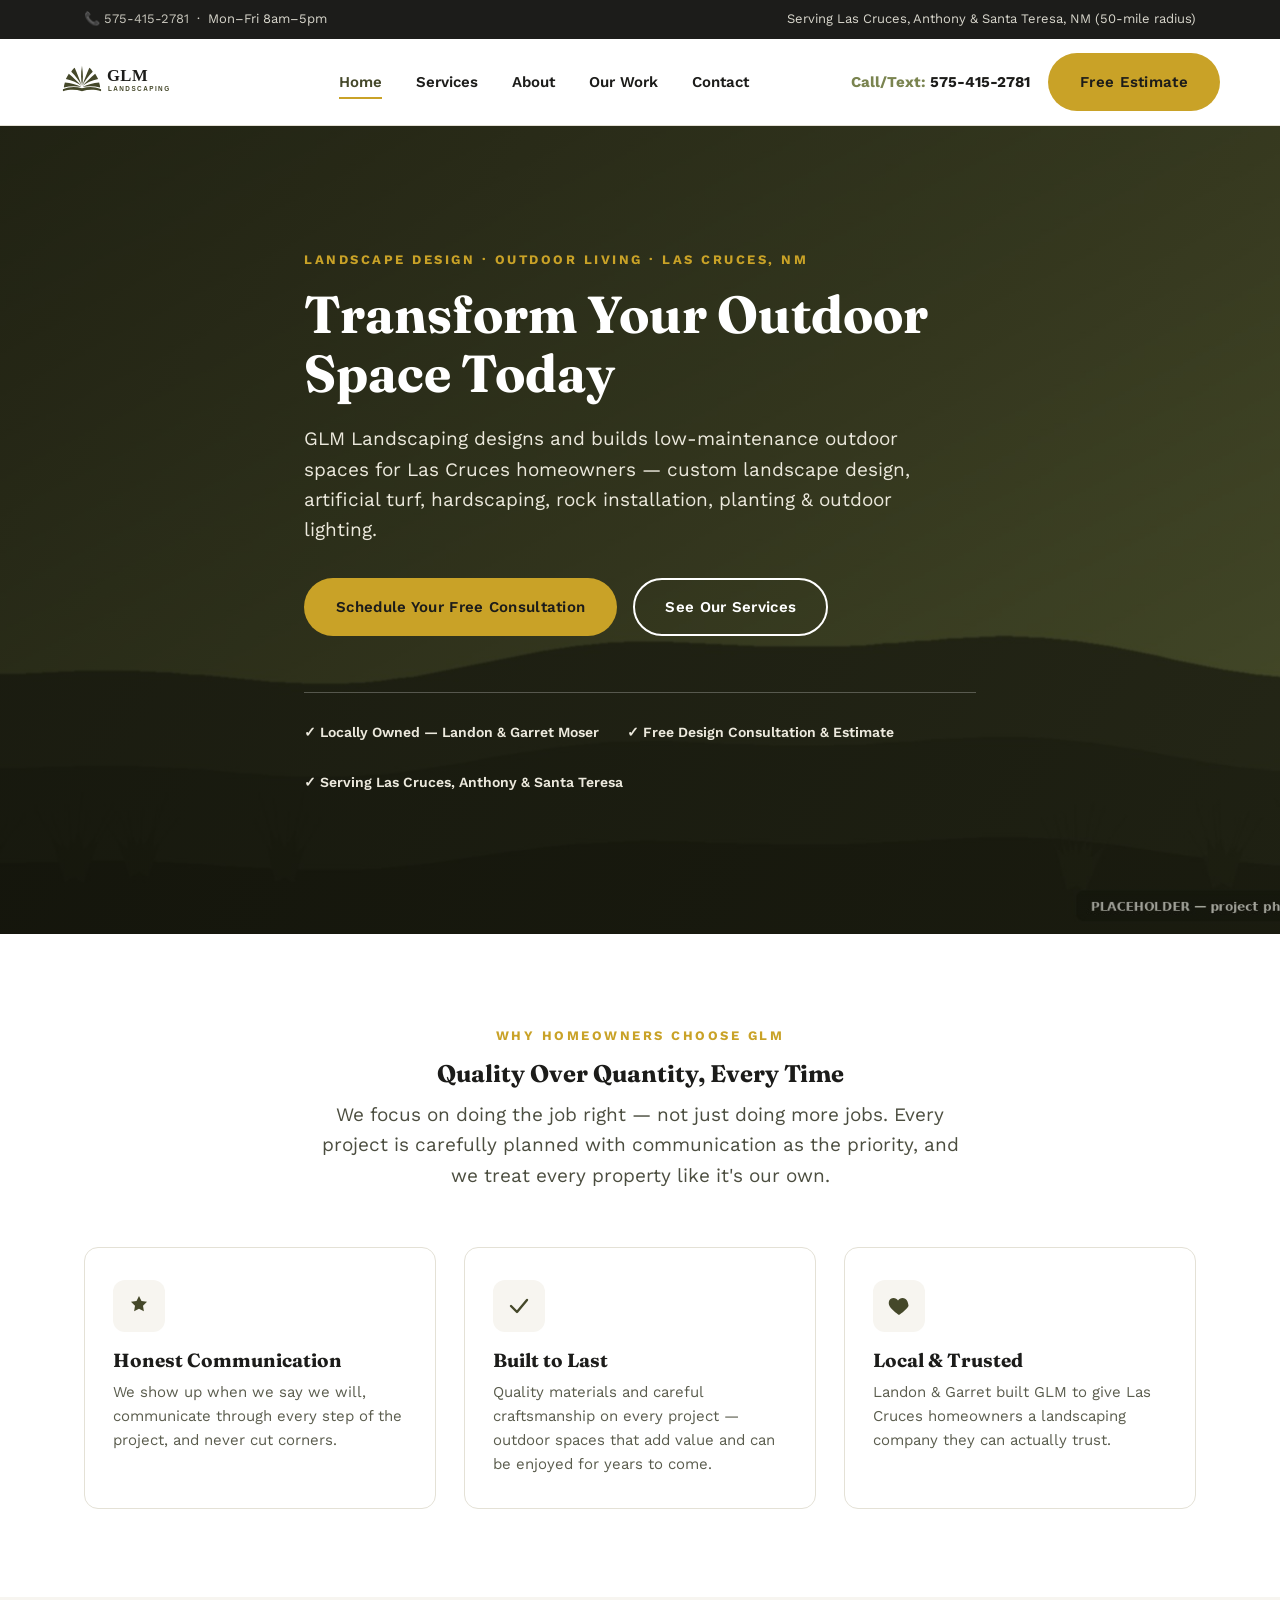
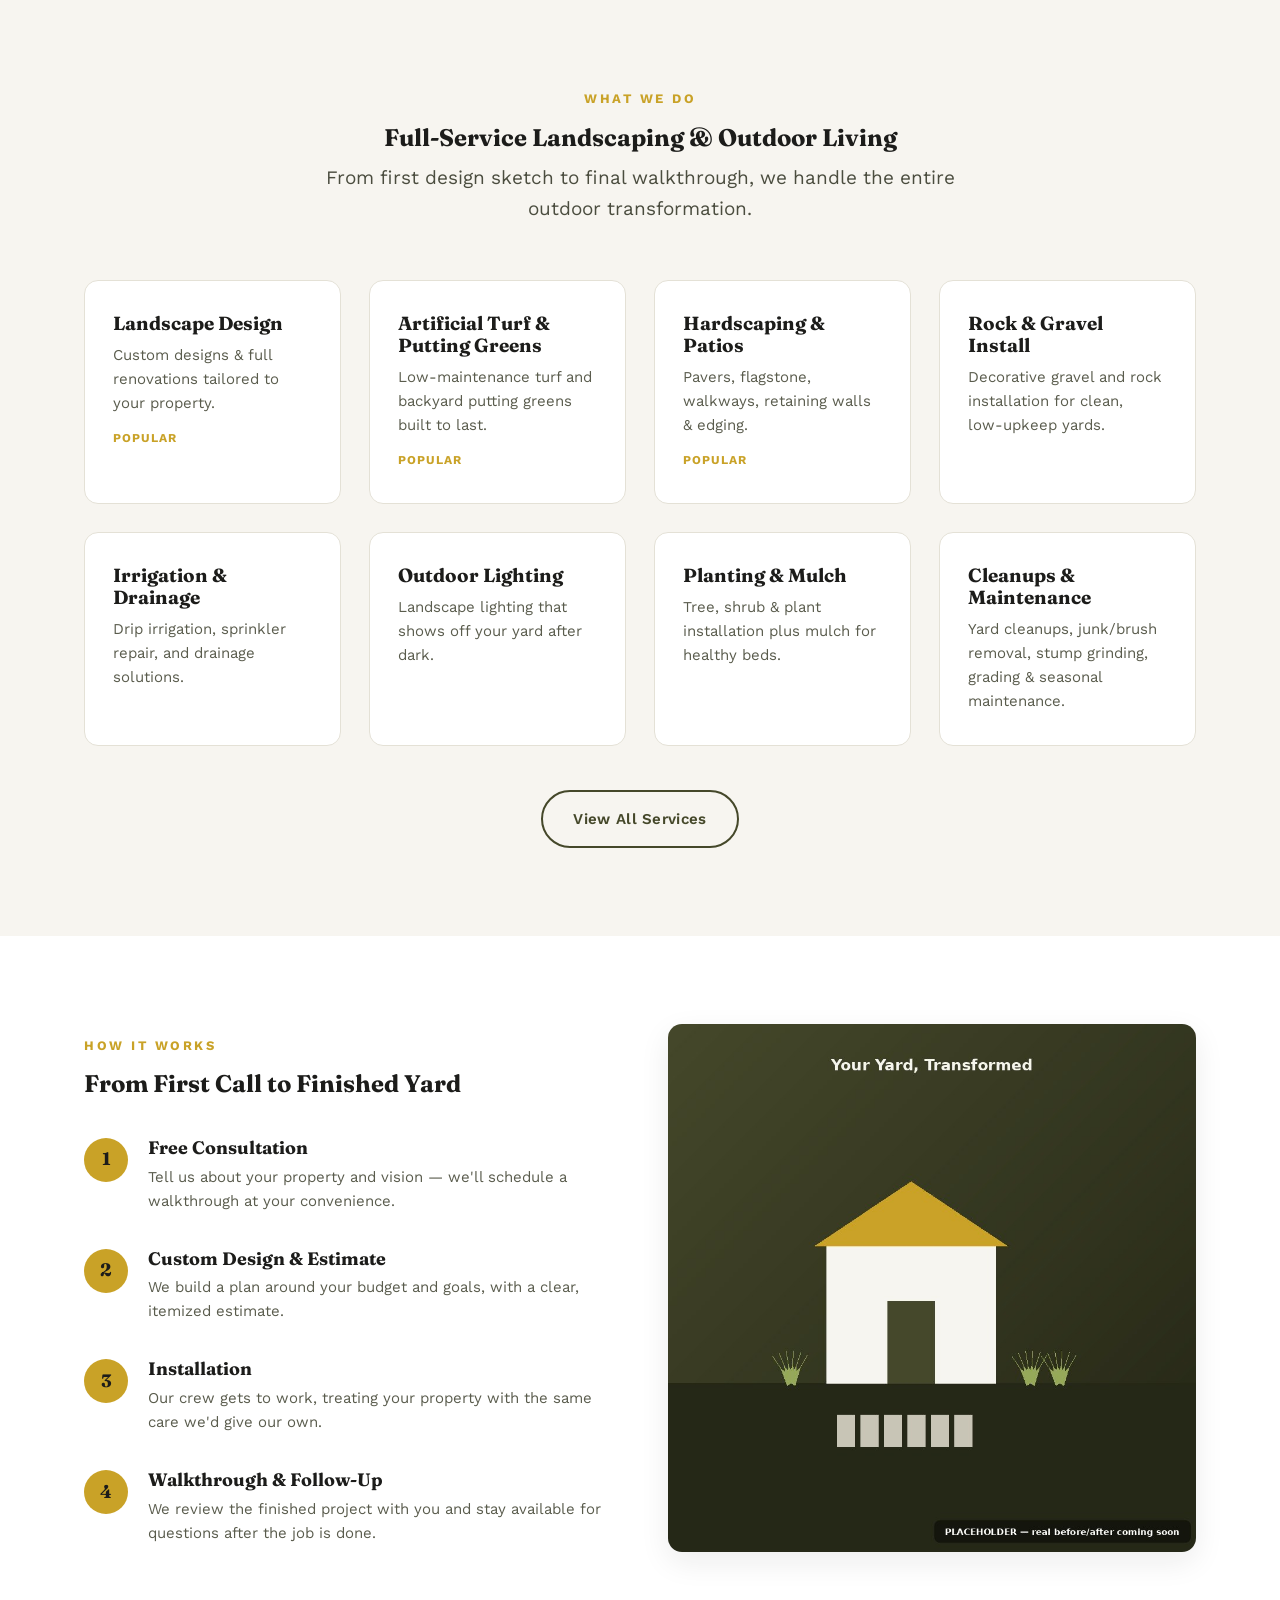
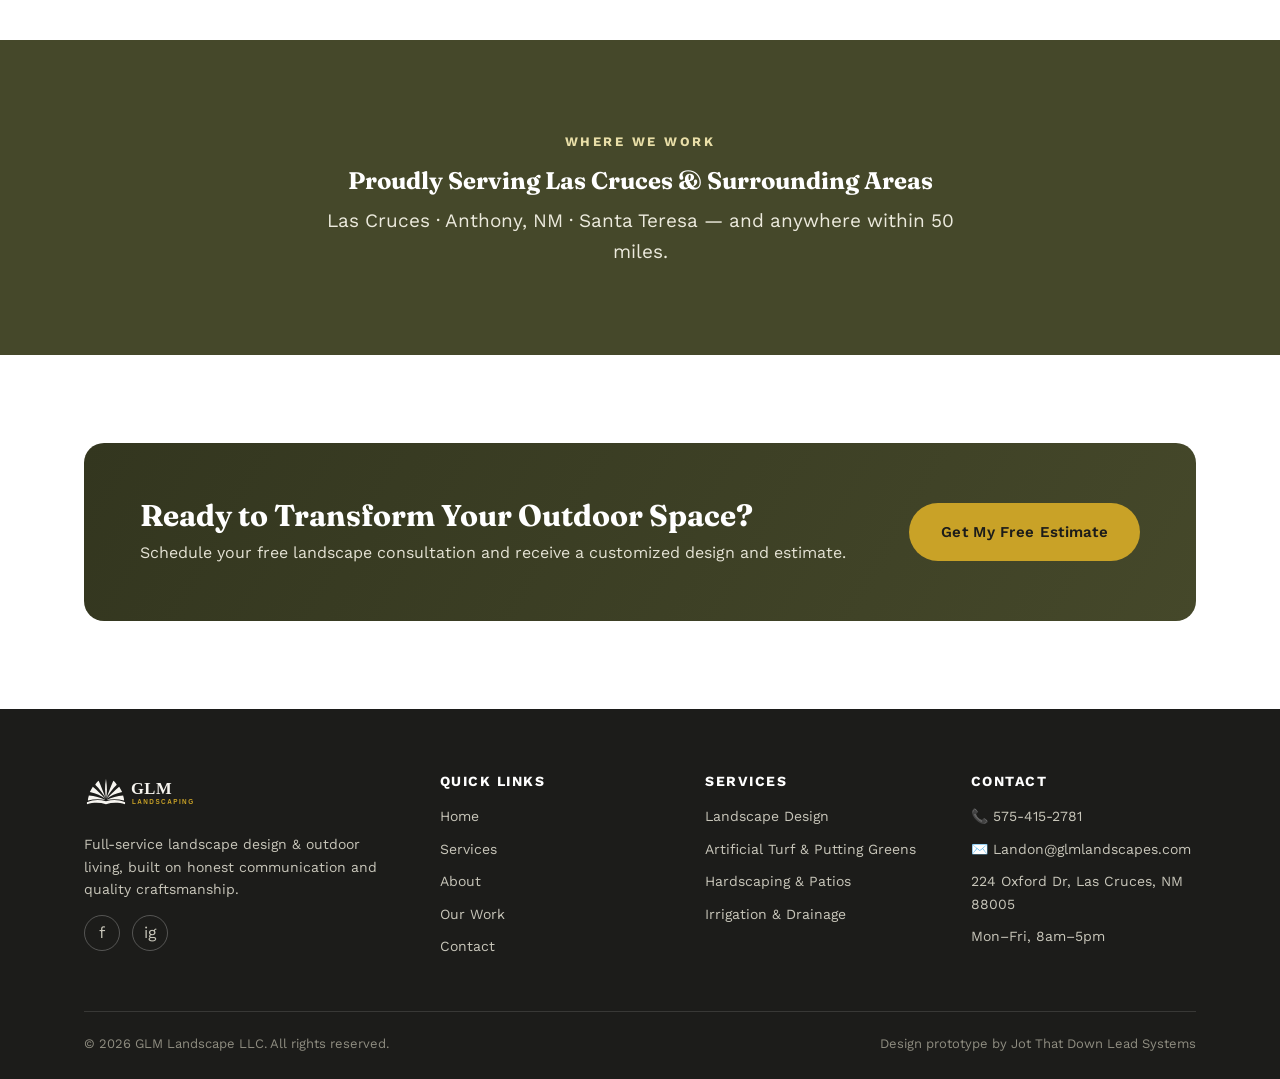
==== index.html @ fdec4d7b "Add files via upload" ====
<!DOCTYPE html>
<html lang="en">
<head>
<meta charset="UTF-8">
<meta name="viewport" content="width=device-width, initial-scale=1.0">
<title>GLM Landscaping | Las Cruces, NM Landscape Design &amp; Outdoor Living</title>
<meta name="description" content="GLM Landscaping designs and builds low-maintenance outdoor spaces in Las Cruces, Anthony &amp; Santa Teresa, NM — landscape design, artificial turf, putting greens, hardscaping, patios &amp; more. Free consultation.">
<link rel="icon" href="assets/favicon.png">
<link rel="preconnect" href="https://fonts.googleapis.com">
<link href="https://fonts.googleapis.com/css2?family=Fraunces:wght@600;700&family=Work+Sans:wght@400;500;600;700&display=swap" rel="stylesheet">
<link rel="stylesheet" href="assets/styles.css">
</head>
<body>

<div class="topbar">
  <div class="container">
    <div>📞 <a href="tel:5754152781">575-415-2781</a> &nbsp;·&nbsp; Mon–Fri 8am–5pm</div>
    <div>Serving Las Cruces, Anthony &amp; Santa Teresa, NM (50‑mile radius)</div>
  </div>
</div>

<header class="site-header">
  <div class="container nav-row">
    <a href="index.html" class="logo-link"><img src="assets/logo_header.svg" alt="GLM Landscaping logo"></a>
    <nav class="main-nav">
      <ul>
        <li><a href="index.html" class="active">Home</a></li>
        <li><a href="services.html">Services</a></li>
        <li><a href="about.html">About</a></li>
        <li><a href="gallery.html">Our Work</a></li>
        <li><a href="contact.html">Contact</a></li>
      </ul>
    </nav>
    <div class="nav-actions">
      <div class="nav-phone"><span>Call/Text:</span> 575-415-2781</div>
      <a href="contact.html" class="btn btn-gold">Free Estimate</a>
      <button class="menu-toggle" aria-label="Menu">☰</button>
    </div>
  </div>
</header>

<!-- HERO -->
<section class="hero">
  <div class="container">
    <span class="eyebrow">Landscape Design · Outdoor Living · Las Cruces, NM</span>
    <h1>Transform Your Outdoor Space Today</h1>
    <p class="lead">GLM Landscaping designs and builds low‑maintenance outdoor spaces for Las Cruces homeowners — custom landscape design, artificial turf, hardscaping, rock installation, planting &amp; outdoor lighting.</p>
    <div class="hero-actions">
      <a href="contact.html" class="btn btn-gold">Schedule Your Free Consultation</a>
      <a href="services.html" class="btn btn-outline">See Our Services</a>
    </div>
    <div class="hero-trust">
      <div>✓ Locally Owned — Landon &amp; Garret Moser</div>
      <div>✓ Free Design Consultation &amp; Estimate</div>
      <div>✓ Serving Las Cruces, Anthony &amp; Santa Teresa</div>
    </div>
  </div>
</section>

<!-- INTRO / VALUE PROPS -->
<section>
  <div class="container">
    <div class="center" style="max-width:700px;margin:0 auto 56px;">
      <span class="eyebrow">Why Homeowners Choose GLM</span>
      <h2>Quality Over Quantity, Every Time</h2>
      <p class="lead">We focus on doing the job right — not just doing more jobs. Every project is carefully planned with communication as the priority, and we treat every property like it's our own.</p>
    </div>
    <div class="grid grid-3">
      <div class="card">
        <div class="icon-wrap">
          <svg width="24" height="24" viewBox="0 0 24 24" fill="none"><path d="M12 2l2.5 5 5.5.8-4 3.9.9 5.5L12 14.8 7.1 17.2l.9-5.5-4-3.9 5.5-.8L12 2z" fill="currentColor"/></svg>
        </div>
        <h3>Honest Communication</h3>
        <p>We show up when we say we will, communicate through every step of the project, and never cut corners.</p>
      </div>
      <div class="card">
        <div class="icon-wrap">
          <svg width="24" height="24" viewBox="0 0 24 24" fill="none"><path d="M4 12l6 6L20 6" stroke="currentColor" stroke-width="2.4" stroke-linecap="round" stroke-linejoin="round"/></svg>
        </div>
        <h3>Built to Last</h3>
        <p>Quality materials and careful craftsmanship on every project — outdoor spaces that add value and can be enjoyed for years to come.</p>
      </div>
      <div class="card">
        <div class="icon-wrap">
          <svg width="24" height="24" viewBox="0 0 24 24" fill="none"><path d="M12 21s-7-4.6-9.5-9C.7 8.2 2.4 4 6.5 4c2 0 3.5 1.2 4.5 2.6C12 5.2 13.5 4 15.5 4 19.6 4 21.3 8.2 21.5 12c-2.5 4.4-9.5 9-9.5 9z" fill="currentColor"/></svg>
        </div>
        <h3>Local &amp; Trusted</h3>
        <p>Landon &amp; Garret built GLM to give Las Cruces homeowners a landscaping company they can actually trust.</p>
      </div>
    </div>
  </div>
</section>

<!-- SERVICES OVERVIEW -->
<section class="section-cream">
  <div class="container">
    <div class="center" style="max-width:700px;margin:0 auto 56px;">
      <span class="eyebrow">What We Do</span>
      <h2>Full-Service Landscaping &amp; Outdoor Living</h2>
      <p class="lead">From first design sketch to final walkthrough, we handle the entire outdoor transformation.</p>
    </div>
    <div class="grid grid-4">
      <div class="card">
        <h3>Landscape Design</h3>
        <p>Custom designs &amp; full renovations tailored to your property.</p>
        <span class="tag">Popular</span>
      </div>
      <div class="card">
        <h3>Artificial Turf &amp; Putting Greens</h3>
        <p>Low‑maintenance turf and backyard putting greens built to last.</p>
        <span class="tag">Popular</span>
      </div>
      <div class="card">
        <h3>Hardscaping &amp; Patios</h3>
        <p>Pavers, flagstone, walkways, retaining walls &amp; edging.</p>
        <span class="tag">Popular</span>
      </div>
      <div class="card">
        <h3>Rock &amp; Gravel Install</h3>
        <p>Decorative gravel and rock installation for clean, low‑upkeep yards.</p>
      </div>
      <div class="card">
        <h3>Irrigation &amp; Drainage</h3>
        <p>Drip irrigation, sprinkler repair, and drainage solutions.</p>
      </div>
      <div class="card">
        <h3>Outdoor Lighting</h3>
        <p>Landscape lighting that shows off your yard after dark.</p>
      </div>
      <div class="card">
        <h3>Planting &amp; Mulch</h3>
        <p>Tree, shrub &amp; plant installation plus mulch for healthy beds.</p>
      </div>
      <div class="card">
        <h3>Cleanups &amp; Maintenance</h3>
        <p>Yard cleanups, junk/brush removal, stump grinding, grading &amp; seasonal maintenance.</p>
      </div>
    </div>
    <div class="center" style="margin-top:44px;">
      <a href="services.html" class="btn btn-outline-dark">View All Services</a>
    </div>
  </div>
</section>

<!-- PROCESS -->
<section>
  <div class="container two-col">
    <div>
      <span class="eyebrow">How It Works</span>
      <h2>From First Call to Finished Yard</h2>
      <div class="steps" style="margin-top:40px;">
        <div class="step">
          <h3>Free Consultation</h3>
          <p>Tell us about your property and vision — we'll schedule a walkthrough at your convenience.</p>
        </div>
        <div class="step">
          <h3>Custom Design &amp; Estimate</h3>
          <p>We build a plan around your budget and goals, with a clear, itemized estimate.</p>
        </div>
        <div class="step">
          <h3>Installation</h3>
          <p>Our crew gets to work, treating your property with the same care we'd give our own.</p>
        </div>
        <div class="step">
          <h3>Walkthrough &amp; Follow-Up</h3>
          <p>We review the finished project with you and stay available for questions after the job is done.</p>
        </div>
      </div>
    </div>
    <div class="img-frame"><img src="assets/img/process.jpg" alt="Illustration placeholder — real project photos coming soon"></div>
  </div>
</section>

<!-- SERVICE AREA -->
<section class="section-green">
  <div class="container center">
    <span class="eyebrow" style="color:#e9dfa8;">Where We Work</span>
    <h2>Proudly Serving Las Cruces &amp; Surrounding Areas</h2>
    <p class="lead" style="color:#eceadd;margin:0 auto;">Las Cruces · Anthony, NM · Santa Teresa — and anywhere within 50 miles.</p>
  </div>
</section>

<!-- CTA -->
<section>
  <div class="container">
    <div class="cta-band">
      <div>
        <h2>Ready to Transform Your Outdoor Space?</h2>
        <p>Schedule your free landscape consultation and receive a customized design and estimate.</p>
      </div>
      <a href="contact.html" class="btn btn-gold">Get My Free Estimate</a>
    </div>
  </div>
</section>

<!-- FOOTER -->
<footer class="site-footer">
  <div class="container">
    <div class="footer-grid">
      <div>
        <img src="assets/logo_header_light.svg" alt="GLM Landscaping" style="height:44px;margin-bottom:16px;">
        <p style="font-size:14px;">Full-service landscape design &amp; outdoor living, built on honest communication and quality craftsmanship.</p>
        <div class="social-row">
          <a href="#" aria-label="Facebook">f</a>
          <a href="#" aria-label="Instagram">ig</a>
        </div>
      </div>
      <div>
        <h4>Quick Links</h4>
        <ul>
          <li><a href="index.html">Home</a></li>
          <li><a href="services.html">Services</a></li>
          <li><a href="about.html">About</a></li>
          <li><a href="gallery.html">Our Work</a></li>
          <li><a href="contact.html">Contact</a></li>
        </ul>
      </div>
      <div>
        <h4>Services</h4>
        <ul>
          <li><a href="services.html">Landscape Design</a></li>
          <li><a href="services.html">Artificial Turf &amp; Putting Greens</a></li>
          <li><a href="services.html">Hardscaping &amp; Patios</a></li>
          <li><a href="services.html">Irrigation &amp; Drainage</a></li>
        </ul>
      </div>
      <div>
        <h4>Contact</h4>
        <ul>
          <li>📞 <a href="tel:5754152781">575-415-2781</a></li>
          <li>✉️ <a href="mailto:Landon@glmlandscapes.com">Landon@glmlandscapes.com</a></li>
          <li>224 Oxford Dr, Las Cruces, NM 88005</li>
          <li>Mon–Fri, 8am–5pm</li>
        </ul>
      </div>
    </div>
    <div class="footer-bottom">
      <div>© 2026 GLM Landscape LLC. All rights reserved.</div>
      <div>Design prototype by Jot That Down Lead Systems</div>
    </div>
  </div>
</footer>

<script src="assets/main.js"></script>
</body>
</html>
---- assets/styles.css ----
/* ===========================================================
   GLM Landscaping — Site Stylesheet
   Palette pulled from supplied logo assets:
   Olive Green #45482A | Sage #7A8450 | Charcoal #1C1C1A
   Cream #F7F5F0 | Gold Accent #C9A227
   Built as simple, GHL/Hexona-friendly modular sections.
   =========================================================== */

:root{
  --green: #45482A;
  --green-dark: #33361f;
  --sage: #7A8450;
  --charcoal: #1C1C1A;
  --cream: #F7F5F0;
  --white: #FFFFFF;
  --gold: #C9A227;
  --line: #E4E1D6;
  --radius: 14px;
  --shadow: 0 10px 30px rgba(28,28,26,0.08);
  --shadow-lg: 0 20px 50px rgba(28,28,26,0.14);
}

*{box-sizing:border-box;}
html{scroll-behavior:smooth;}
body{
  margin:0;
  font-family:'Work Sans', Arial, sans-serif;
  color:var(--charcoal);
  background:var(--white);
  line-height:1.6;
}
h1,h2,h3,h4{
  font-family:'Fraunces', Georgia, serif;
  font-weight:700;
  line-height:1.15;
  margin:0 0 .5em;
  color:var(--charcoal);
}
p{margin:0 0 1em;}
a{color:inherit;text-decoration:none;}
img{max-width:100%;display:block;}
.container{max-width:1160px;margin:0 auto;padding:0 24px;}
section{padding:88px 0;}
.eyebrow{
  display:inline-block;
  font-size:13px;
  font-weight:700;
  letter-spacing:2.5px;
  text-transform:uppercase;
  color:var(--gold);
  margin-bottom:14px;
}
.center{text-align:center;}
.lead{font-size:19px;color:#4b4d3f;max-width:640px;}
.center .lead{margin-left:auto;margin-right:auto;}

/* ---------- Buttons ---------- */
.btn{
  display:inline-flex;
  align-items:center;
  gap:8px;
  padding:15px 30px;
  border-radius:999px;
  font-weight:600;
  font-size:15px;
  letter-spacing:.3px;
  cursor:pointer;
  border:2px solid transparent;
  transition:transform .15s ease, box-shadow .15s ease, background .15s ease;
}
.btn:hover{transform:translateY(-2px);}
.btn-gold{background:var(--gold);color:var(--charcoal);}
.btn-gold:hover{box-shadow:0 10px 24px rgba(201,162,39,.35);}
.btn-outline{border-color:var(--white);color:var(--white);}
.btn-outline:hover{background:var(--white);color:var(--green-dark);}
.btn-outline-dark{border-color:var(--green);color:var(--green);}
.btn-outline-dark:hover{background:var(--green);color:var(--white);}

/* ---------- Top utility bar ---------- */
.topbar{
  background:var(--charcoal);
  color:#d9d7cd;
  font-size:13px;
}
.topbar .container{
  display:flex;justify-content:space-between;align-items:center;
  padding-top:9px;padding-bottom:9px;
  flex-wrap:wrap; gap:6px;
}
.topbar a{opacity:.9;}
.topbar a:hover{opacity:1;color:var(--gold);}

/* ---------- Header / Nav ---------- */
header.site-header{
  background:var(--white);
  border-bottom:1px solid var(--line);
  position:sticky;top:0;z-index:50;
}
.nav-row{
  display:flex;align-items:center;justify-content:space-between;
  padding:14px 0;
}
.logo-link img{height:44px;width:auto;}
nav.main-nav ul{
  display:flex;gap:34px;list-style:none;margin:0;padding:0;
}
nav.main-nav a{
  font-weight:600;font-size:15px;color:var(--charcoal);
  padding:6px 0;border-bottom:2px solid transparent;
}
nav.main-nav a:hover, nav.main-nav a.active{border-color:var(--gold);color:var(--green);}
.nav-actions{display:flex;align-items:center;gap:18px;}
.nav-phone{font-weight:700;font-size:15px;}
.nav-phone span{color:var(--sage);}
.menu-toggle{display:none;background:none;border:none;font-size:26px;cursor:pointer;color:var(--charcoal);}

@media(max-width:900px){
  nav.main-nav{
    display:none;
    position:absolute;top:100%;left:0;right:0;
    background:var(--white);border-bottom:1px solid var(--line);
    box-shadow:var(--shadow);
  }
  nav.main-nav.open{display:block;}
  nav.main-nav ul{flex-direction:column;gap:0;padding:10px 24px 20px;}
  nav.main-nav li{border-top:1px solid var(--line);}
  nav.main-nav a{display:block;padding:14px 0;}
  .nav-phone{display:none;}
  .menu-toggle{display:block;}
}

/* ---------- Hero ---------- */
.hero{
  position:relative;
  background:
    linear-gradient(120deg, rgba(20,21,12,.68), rgba(40,42,24,.42)),
    url('img/hero_bg.jpg');
  background-size:cover;
  background-position:center;
  color:var(--white);
  padding:120px 0 140px;
  overflow:hidden;
}
.hero .container{position:relative;z-index:2;max-width:720px;}
.hero h1{color:var(--white);font-size:52px;margin-bottom:20px;}
.hero p.lead{color:#ece9dd;}
.hero-actions{display:flex;gap:16px;flex-wrap:wrap;margin-top:32px;}
.hero-trust{
  display:flex;gap:28px;flex-wrap:wrap;margin-top:56px;
  border-top:1px solid rgba(255,255,255,.25);padding-top:28px;
}
.hero-trust div{font-size:14px;font-weight:600;color:#ece9dd;display:flex;align-items:center;gap:8px;}
.hero-trust svg{flex-shrink:0;}

/* smaller page hero for inner pages */
.page-hero{
  background:linear-gradient(120deg, var(--charcoal), var(--green));
  color:var(--white);
  padding:74px 0;
  text-align:center;
}
.page-hero h1{color:var(--white);margin-bottom:10px;}
.page-hero p{color:#dedbcd;max-width:560px;margin:0 auto;}
.breadcrumb{font-size:13px;color:var(--gold);letter-spacing:1.5px;text-transform:uppercase;font-weight:700;margin-bottom:14px;}

/* ---------- Cards / grids ---------- */
.grid{display:grid;gap:28px;}
.grid-3{grid-template-columns:repeat(3,1fr);}
.grid-4{grid-template-columns:repeat(4,1fr);}
.grid-2{grid-template-columns:repeat(2,1fr);}
@media(max-width:900px){.grid-3,.grid-4{grid-template-columns:repeat(2,1fr);}}
@media(max-width:600px){.grid-3,.grid-4,.grid-2{grid-template-columns:1fr;}}

.card{
  background:var(--white);
  border:1px solid var(--line);
  border-radius:var(--radius);
  padding:32px 28px;
  transition:box-shadow .2s ease, transform .2s ease;
}
.card:hover{box-shadow:var(--shadow-lg);transform:translateY(-4px);}
.card .icon-wrap{
  width:52px;height:52px;border-radius:12px;
  background:var(--cream);
  display:flex;align-items:center;justify-content:center;
  margin-bottom:18px;color:var(--green);
}
.card h3{font-size:19px;margin-bottom:8px;}
.card p{font-size:15px;color:#5a5c4d;margin-bottom:0;}
.card .tag{
  display:inline-block;margin-top:14px;font-size:12px;font-weight:700;
  color:var(--gold);letter-spacing:1px;text-transform:uppercase;
}

/* ---------- Alt background sections ---------- */
.section-cream{background:var(--cream);}
.section-dark{background:var(--charcoal);color:#efeee6;}
.section-dark h2{color:var(--white);}
.section-dark .lead{color:#c9c8bc;}
.section-green{background:var(--green);color:var(--white);}
.section-green h2{color:var(--white);}

/* ---------- Process steps ---------- */
.steps{counter-reset:step;}
.step{position:relative;padding-left:64px;margin-bottom:36px;}
.step:last-child{margin-bottom:0;}
.step::before{
  counter-increment:step;content:counter(step);
  position:absolute;left:0;top:0;
  width:44px;height:44px;border-radius:50%;
  background:var(--gold);color:var(--charcoal);
  font-family:'Fraunces',serif;font-weight:700;font-size:18px;
  display:flex;align-items:center;justify-content:center;
}
.step h3{margin-bottom:6px;font-size:18px;}
.step p{color:#5a5c4d;margin:0;font-size:15px;}

/* ---------- CTA band ---------- */
.cta-band{
  background:linear-gradient(120deg, var(--green-dark), var(--green));
  color:var(--white);
  border-radius:20px;
  padding:56px;
  display:flex;justify-content:space-between;align-items:center;flex-wrap:wrap;gap:24px;
}
.cta-band h2{color:var(--white);margin-bottom:6px;font-size:30px;}
.cta-band p{color:#e4e2d4;margin:0;}

/* ---------- Forms (styled to mirror a GHL form embed) ---------- */
.form-card{
  background:var(--white);
  border:1px solid var(--line);
  border-radius:var(--radius);
  padding:36px;
  box-shadow:var(--shadow);
}
.form-embed-note{
  border:1px dashed var(--sage);
  background:var(--cream);
  border-radius:10px;
  padding:10px 14px;
  font-size:13px;
  color:var(--green-dark);
  margin-bottom:22px;
}
.field{margin-bottom:18px;}
.field label{display:block;font-size:13px;font-weight:700;margin-bottom:6px;color:var(--charcoal);}
.field input, .field select, .field textarea{
  width:100%;padding:13px 14px;border:1px solid var(--line);border-radius:8px;
  font-family:inherit;font-size:15px;background:var(--white);
}
.field input:focus, .field textarea:focus, .field select:focus{outline:2px solid var(--sage);}

/* ---------- Footer ---------- */
footer.site-footer{background:var(--charcoal);color:#c8c6ba;padding:64px 0 24px;}
.footer-grid{display:grid;grid-template-columns:1.4fr 1fr 1fr 1fr;gap:40px;margin-bottom:44px;}
@media(max-width:900px){.footer-grid{grid-template-columns:1fr 1fr;}}
@media(max-width:600px){.footer-grid{grid-template-columns:1fr;}}
footer h4{color:var(--white);font-family:'Work Sans',sans-serif;font-size:14px;text-transform:uppercase;letter-spacing:1.5px;margin-bottom:16px;}
footer ul{list-style:none;margin:0;padding:0;}
footer li{margin-bottom:10px;font-size:14px;}
footer a:hover{color:var(--gold);}
.footer-bottom{
  border-top:1px solid rgba(255,255,255,.12);
  padding-top:22px;font-size:13px;
  display:flex;justify-content:space-between;flex-wrap:wrap;gap:10px;
  color:#8f8d81;
}
.social-row{display:flex;gap:12px;margin-top:14px;}
.social-row a{
  width:36px;height:36px;border-radius:50%;border:1px solid rgba(255,255,255,.25);
  display:flex;align-items:center;justify-content:center;
}
.social-row a:hover{background:var(--gold);border-color:var(--gold);color:var(--charcoal);}

/* ---------- Misc ---------- */
.badge-list{display:flex;flex-wrap:wrap;gap:12px;margin-top:10px;}
.badge{
  background:var(--cream);border:1px solid var(--line);border-radius:999px;
  padding:8px 16px;font-size:13px;font-weight:600;color:var(--green-dark);
}
.two-col{display:grid;grid-template-columns:1fr 1fr;gap:56px;align-items:center;}
@media(max-width:900px){.two-col{grid-template-columns:1fr;}}
.img-placeholder{
  background:linear-gradient(135deg,var(--sage),var(--green));
  border-radius:var(--radius);
  min-height:320px;
  display:flex;align-items:center;justify-content:center;
  color:rgba(255,255,255,.85);font-size:14px;font-weight:600;text-align:center;padding:24px;
}
.img-frame{
  border-radius:var(--radius);
  overflow:hidden;
  box-shadow:var(--shadow);
  min-height:320px;
}
.img-frame img{width:100%;height:100%;object-fit:cover;display:block;min-height:320px;}
.card .img-frame{min-height:170px;margin-bottom:16px;box-shadow:none;border:1px solid var(--line);}
.card .img-frame img{min-height:170px;}
.coming-soon-banner{
  background:var(--cream);border:1px dashed var(--sage);border-radius:var(--radius);
  padding:40px;text-align:center;margin-bottom:56px;
}
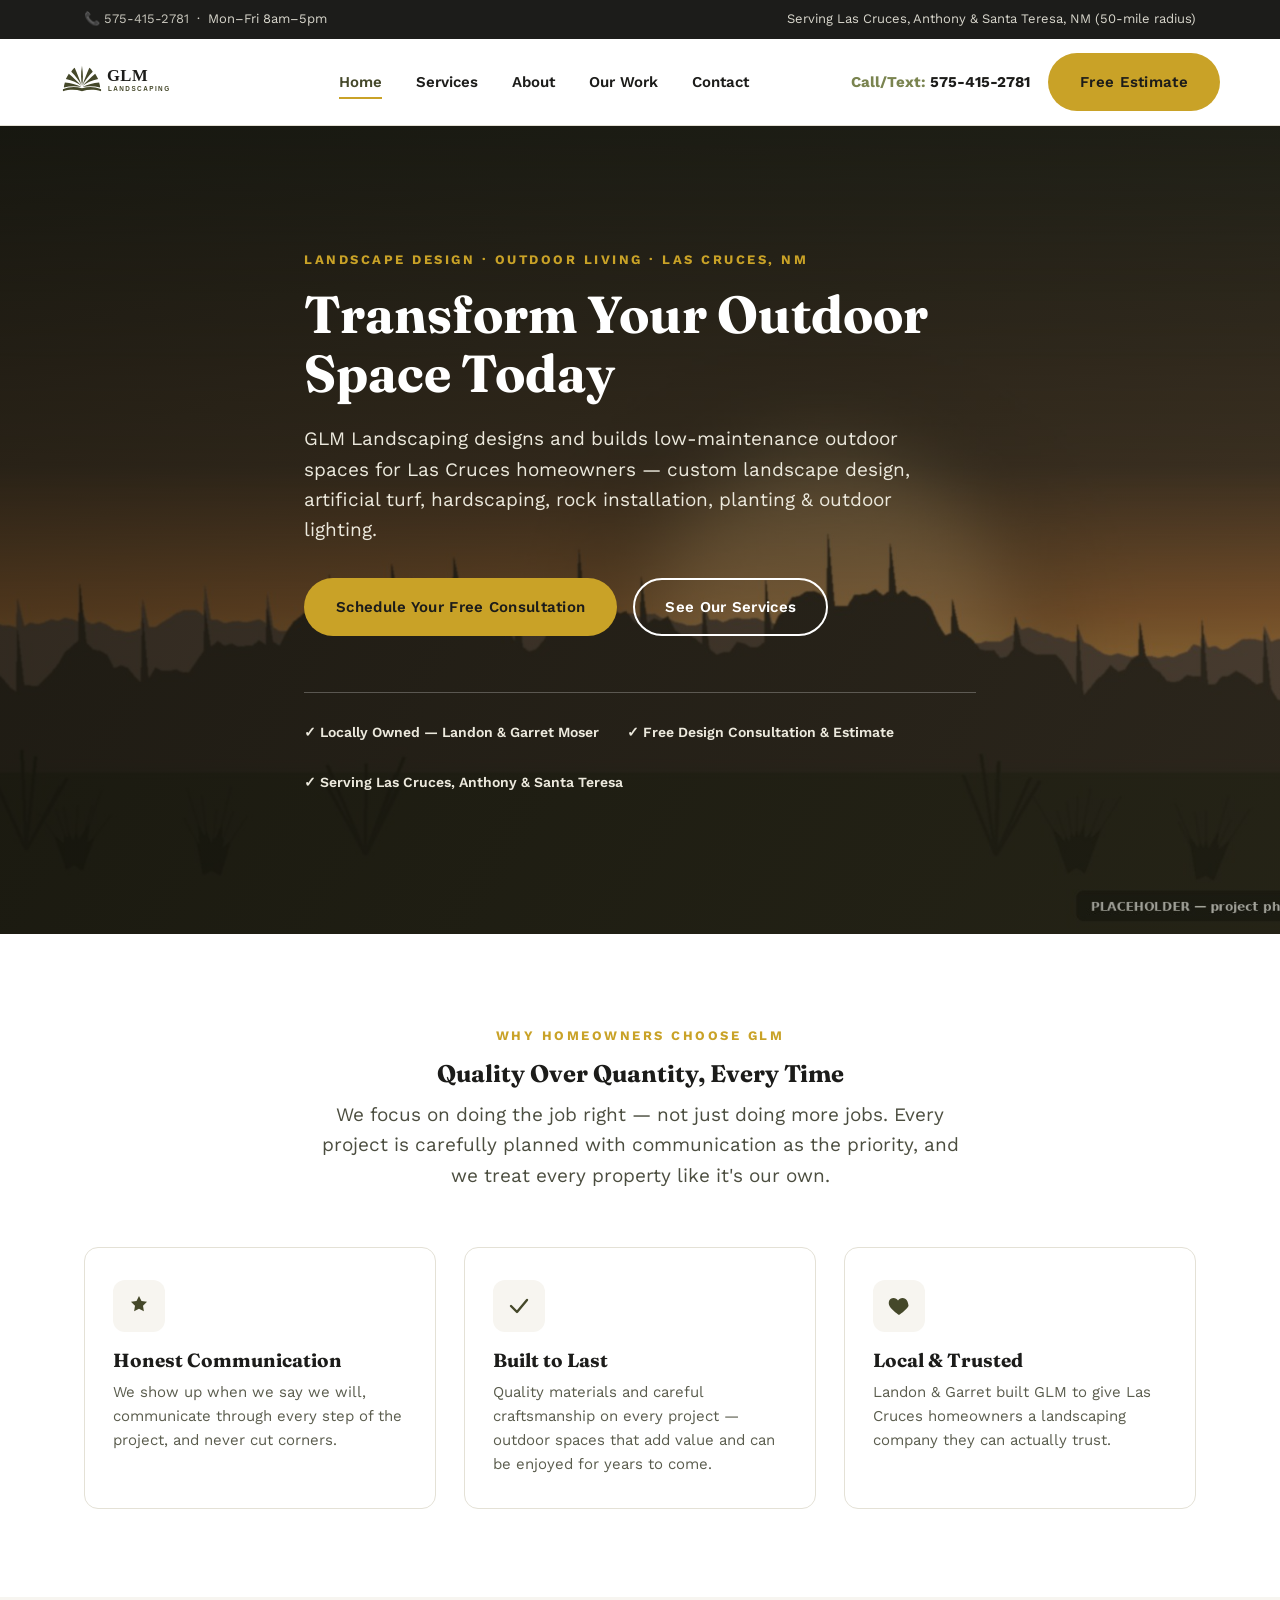
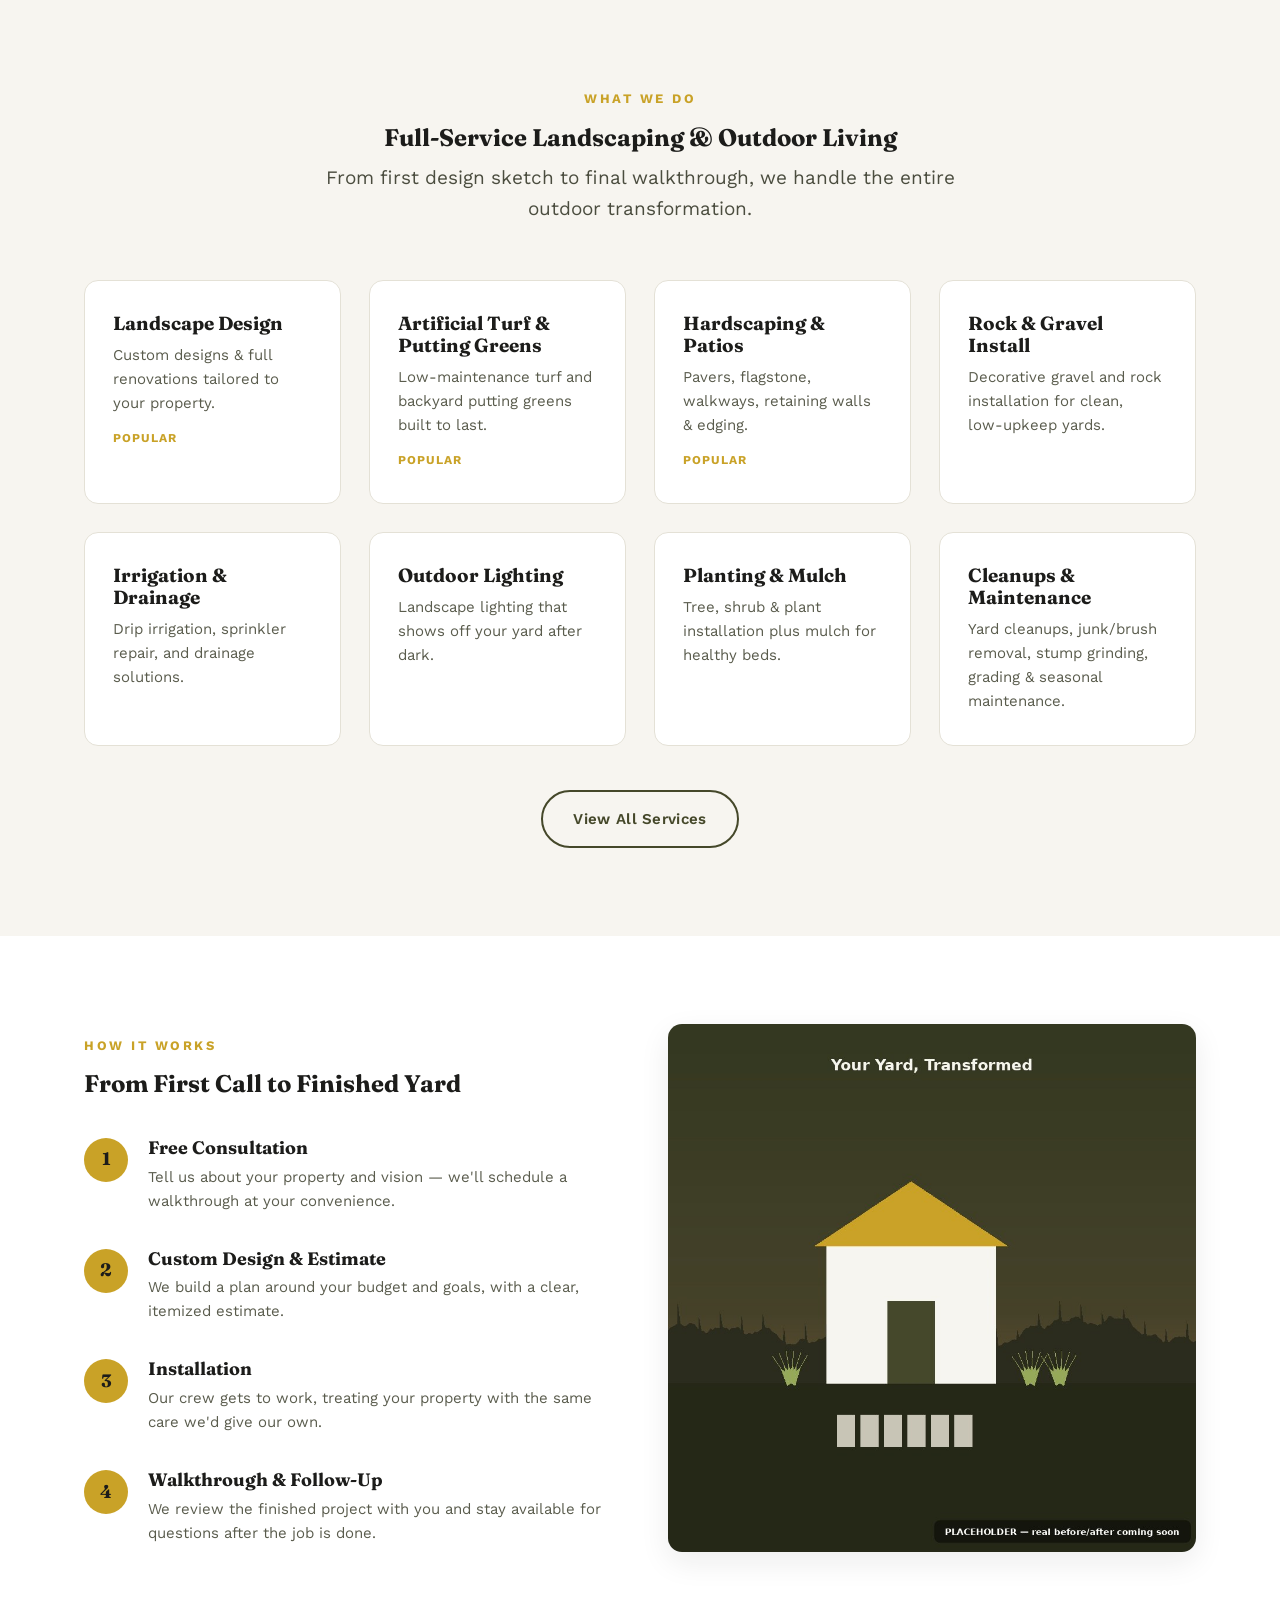
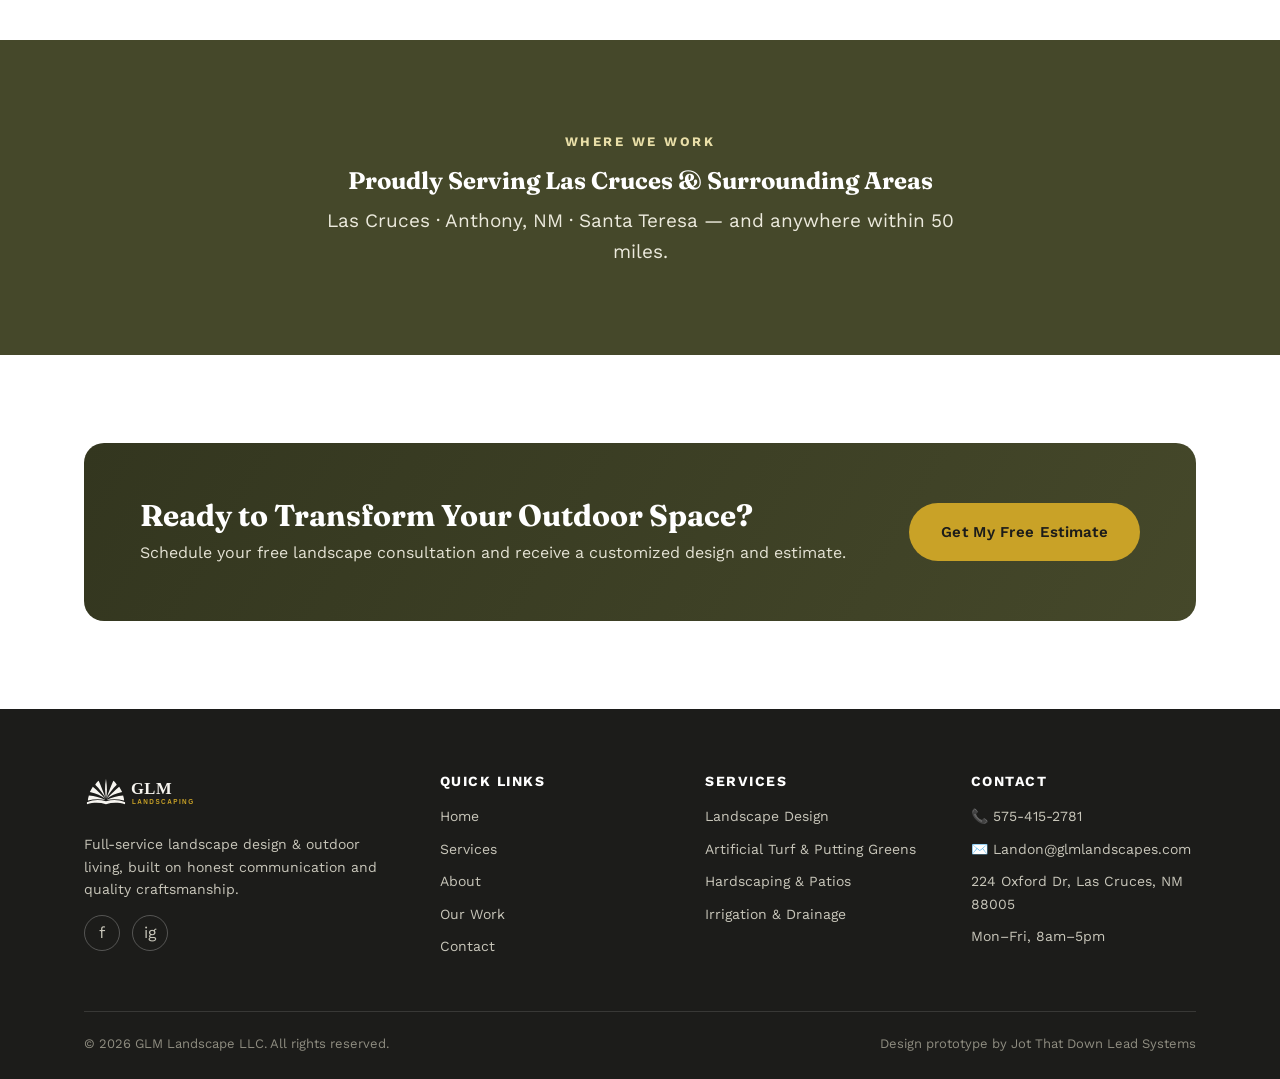
==== commit ca5fceeb: "Add files via upload" ====
--- a/index.html
+++ b/index.html
@@ -5,10 +5,66 @@
 <meta name="viewport" content="width=device-width, initial-scale=1.0">
 <title>GLM Landscaping | Las Cruces, NM Landscape Design &amp; Outdoor Living</title>
 <meta name="description" content="GLM Landscaping designs and builds low-maintenance outdoor spaces in Las Cruces, Anthony &amp; Santa Teresa, NM — landscape design, artificial turf, putting greens, hardscaping, patios &amp; more. Free consultation.">
-<link rel="icon" href="assets/favicon.png">
+<meta name="robots" content="index, follow">
+<!-- PLACEHOLDER DOMAIN: replace glmlandscapes.com below once confirmed -->
+<link rel="canonical" href="https://www.glmlandscapes.com/">
+
+<link rel="icon" type="image/x-icon" href="favicon.ico">
+<link rel="icon" type="image/png" sizes="32x32" href="assets/icons/favicon-32x32.png">
+<link rel="icon" type="image/png" sizes="16x16" href="assets/icons/favicon-16x16.png">
+<link rel="apple-touch-icon" sizes="180x180" href="assets/icons/apple-touch-icon.png">
+<link rel="manifest" href="site.webmanifest">
+<meta name="theme-color" content="#45482A">
+
+<meta property="og:type" content="website">
+<meta property="og:site_name" content="GLM Landscaping">
+<meta property="og:url" content="https://www.glmlandscapes.com/">
+<meta property="og:title" content="GLM Landscaping | Las Cruces, NM Landscape Design &amp; Outdoor Living">
+<meta property="og:description" content="Custom landscape design, artificial turf, putting greens, hardscaping &amp; outdoor lighting for Las Cruces, Anthony &amp; Santa Teresa, NM. Free consultation.">
+<meta property="og:image" content="https://www.glmlandscapes.com/assets/img/hero_bg.jpg">
+<meta property="og:locale" content="en_US">
+<meta name="twitter:card" content="summary_large_image">
+<meta name="twitter:title" content="GLM Landscaping | Las Cruces, NM Landscape Design &amp; Outdoor Living">
+<meta name="twitter:description" content="Custom landscape design, artificial turf, putting greens, hardscaping &amp; outdoor lighting for Las Cruces, Anthony &amp; Santa Teresa, NM.">
+<meta name="twitter:image" content="https://www.glmlandscapes.com/assets/img/hero_bg.jpg">
+
 <link rel="preconnect" href="https://fonts.googleapis.com">
 <link href="https://fonts.googleapis.com/css2?family=Fraunces:wght@600;700&family=Work+Sans:wght@400;500;600;700&display=swap" rel="stylesheet">
 <link rel="stylesheet" href="assets/styles.css">
+
+<script type="application/ld+json">
+{
+  "@context": "https://schema.org",
+  "@type": "HomeAndConstructionBusiness",
+  "name": "GLM Landscaping",
+  "alternateName": "GLM Landscape LLC",
+  "image": "https://www.glmlandscapes.com/assets/img/hero_bg.jpg",
+  "logo": "https://www.glmlandscapes.com/assets/icons/android-chrome-512x512.png",
+  "url": "https://www.glmlandscapes.com/",
+  "telephone": "+15754152781",
+  "email": "Landon@glmlandscapes.com",
+  "address": {
+    "@type": "PostalAddress",
+    "streetAddress": "224 Oxford Dr",
+    "addressLocality": "Las Cruces",
+    "addressRegion": "NM",
+    "postalCode": "88005",
+    "addressCountry": "US"
+  },
+  "areaServed": [
+    { "@type": "City", "name": "Las Cruces, NM" },
+    { "@type": "City", "name": "Anthony, NM" },
+    { "@type": "City", "name": "Santa Teresa, NM" }
+  ],
+  "openingHoursSpecification": {
+    "@type": "OpeningHoursSpecification",
+    "dayOfWeek": ["Monday", "Tuesday", "Wednesday", "Thursday", "Friday"],
+    "opens": "08:00",
+    "closes": "17:00"
+  },
+  "priceRange": "$$"
+}
+</script>
 </head>
 <body>
 
